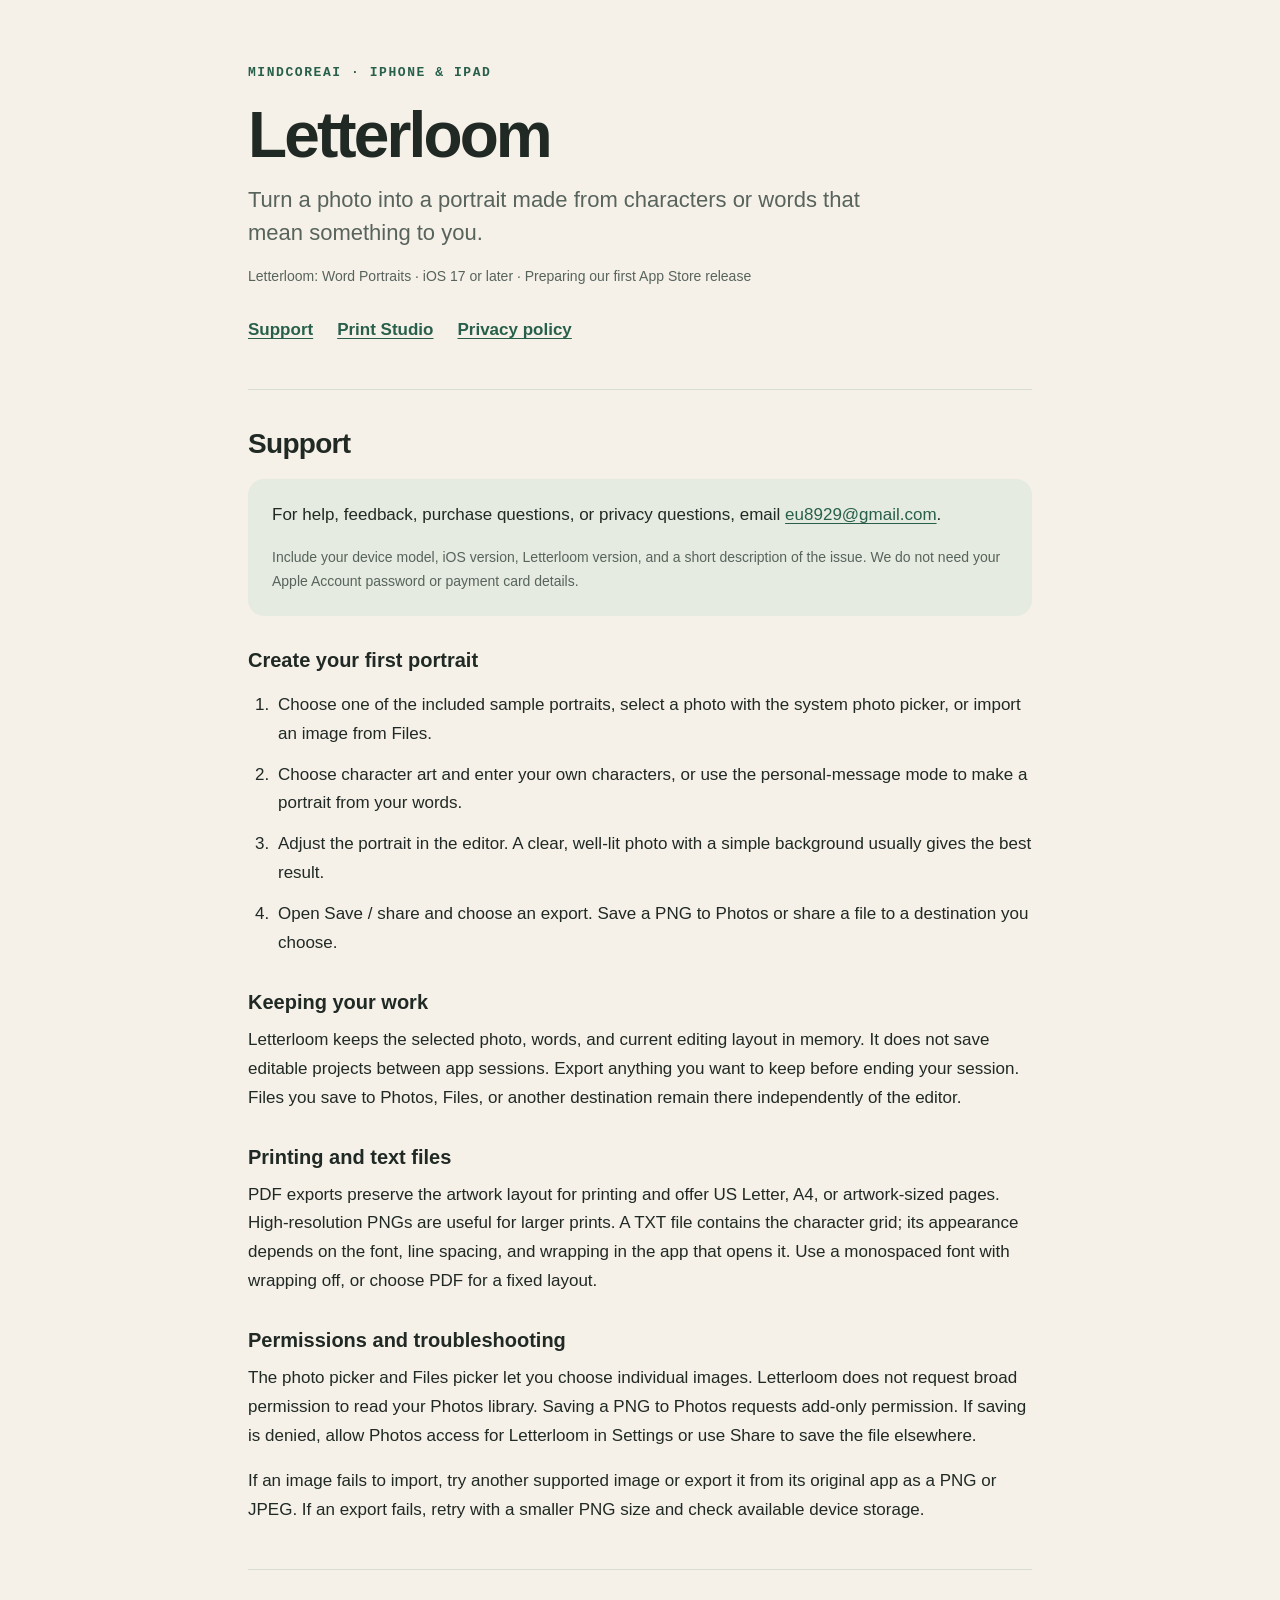
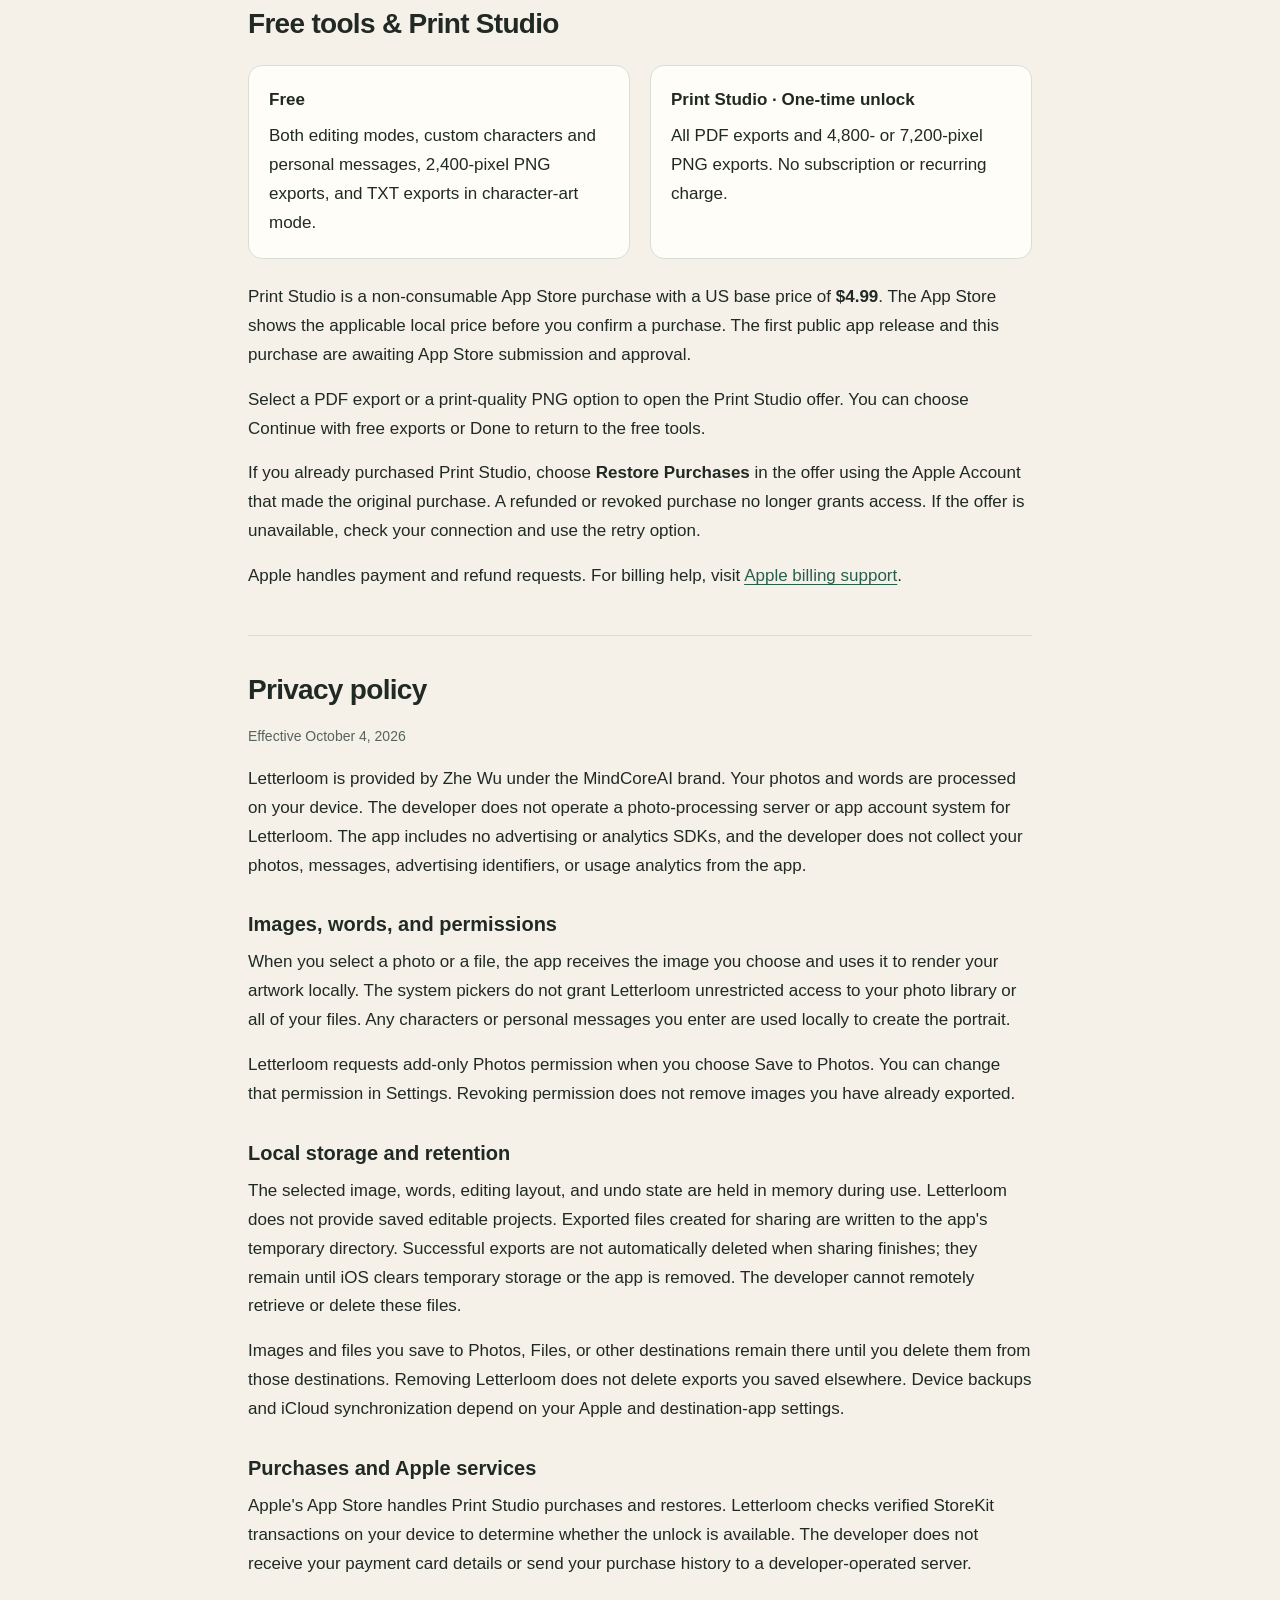
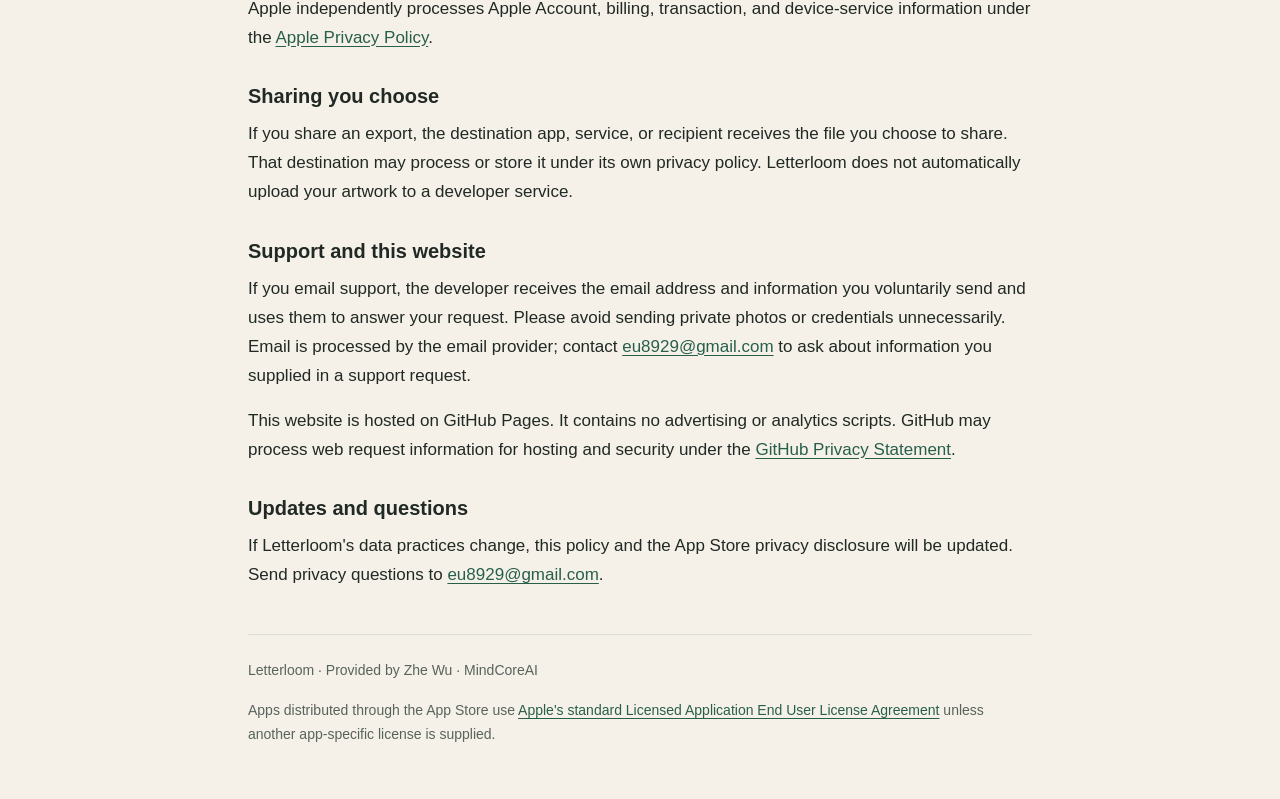
==== letterloom/index.html @ 1c9a029e "Add Letterloom support and privacy page" ====
<!doctype html>
<html lang="en">
<head>
  <meta charset="utf-8">
  <meta name="viewport" content="width=device-width, initial-scale=1">
  <meta name="description" content="Letterloom support, Print Studio purchase help, and privacy policy. Turn photos into character art and personal word portraits on iPhone and iPad.">
  <meta name="theme-color" content="#f5f1e9">
  <title>Letterloom — Support &amp; Privacy</title>
  <style>
    :root { color-scheme: light; --paper: #f5f1e9; --ink: #202923; --muted: #57635b; --line: #d9ded4; --accent: #285f4a; }
    * { box-sizing: border-box; }
    html { scroll-padding-top: 24px; }
    body { margin: 0; background: var(--paper); color: var(--ink); font: 17px/1.7 -apple-system, BlinkMacSystemFont, "Segoe UI", sans-serif; }
    main { max-width: 840px; margin: auto; padding: 64px 28px 36px; }
    .skip { position: absolute; left: 20px; top: -80px; padding: 12px; background: white; }
    .skip:focus { top: 12px; }
    .eyebrow { color: var(--accent); font: 700 13px/1.4 ui-monospace, "SFMono-Regular", monospace; letter-spacing: .12em; text-transform: uppercase; }
    h1 { margin: 18px 0 12px; font-size: clamp(38px, 7vw, 64px); line-height: 1.1; letter-spacing: -.045em; }
    h2 { margin: 0 0 18px; font-size: 28px; line-height: 1.25; letter-spacing: -.025em; }
    h3 { margin: 30px 0 10px; font-size: 20px; line-height: 1.4; }
    p { margin: 0 0 16px; }
    .lede { max-width: 660px; color: var(--muted); font-size: 22px; line-height: 1.5; }
    .small { color: var(--muted); font-size: 14px; }
    a { color: var(--accent); text-underline-offset: .18em; overflow-wrap: anywhere; }
    a:focus-visible { outline: 3px solid var(--accent); outline-offset: 4px; border-radius: 2px; }
    nav { display: flex; flex-wrap: wrap; gap: 12px 24px; margin: 28px 0 12px; }
    nav a { font-weight: 600; }
    section { margin-top: 44px; padding-top: 36px; border-top: 1px solid var(--line); }
    .contact { padding: 22px 24px; background: #e5ebe1; border-radius: 16px; }
    .contact p:last-child { margin-bottom: 0; }
    .features { display: grid; grid-template-columns: 1fr 1fr; gap: 20px; margin: 24px 0; }
    .features div { padding: 20px; background: #fffdf7; border: 1px solid var(--line); border-radius: 14px; }
    .features strong { display: block; margin-bottom: 8px; }
    ol, ul { padding-left: 26px; }
    li { padding-left: 4px; margin-bottom: 12px; }
    footer { margin-top: 44px; padding-top: 24px; border-top: 1px solid var(--line); }
    @media (max-width: 580px) { main { padding: 40px 22px 24px; } .features { grid-template-columns: 1fr; } .lede { font-size: 20px; } }
    @media print { body { background: white; font-size: 11pt; } main { max-width: none; padding: 0; } nav, .skip { display: none; } section { break-inside: avoid; } a { color: inherit; } }
  </style>
</head>
<body>
  <a class="skip" href="#support">Skip to support</a>
  <main>
    <header>
      <p class="eyebrow">MindCoreAI · iPhone &amp; iPad</p>
      <h1>Letterloom</h1>
      <p class="lede">Turn a photo into a portrait made from characters or words that mean something to you.</p>
      <p class="small">Letterloom: Word Portraits · iOS 17 or later · Preparing our first App Store release</p>
      <nav aria-label="Page sections">
        <a href="#support">Support</a>
        <a href="#print-studio">Print Studio</a>
        <a href="#privacy">Privacy policy</a>
      </nav>
    </header>

    <section aria-labelledby="support">
      <h2 id="support">Support</h2>
      <div class="contact">
        <p>For help, feedback, purchase questions, or privacy questions, email <a href="mailto:eu8929@gmail.com?subject=Letterloom%20Support">eu8929@gmail.com</a>.</p>
        <p class="small">Include your device model, iOS version, Letterloom version, and a short description of the issue. We do not need your Apple Account password or payment card details.</p>
      </div>

      <h3>Create your first portrait</h3>
      <ol>
        <li>Choose one of the included sample portraits, select a photo with the system photo picker, or import an image from Files.</li>
        <li>Choose character art and enter your own characters, or use the personal-message mode to make a portrait from your words.</li>
        <li>Adjust the portrait in the editor. A clear, well-lit photo with a simple background usually gives the best result.</li>
        <li>Open Save / share and choose an export. Save a PNG to Photos or share a file to a destination you choose.</li>
      </ol>

      <h3>Keeping your work</h3>
      <p>Letterloom keeps the selected photo, words, and current editing layout in memory. It does not save editable projects between app sessions. Export anything you want to keep before ending your session. Files you save to Photos, Files, or another destination remain there independently of the editor.</p>

      <h3>Printing and text files</h3>
      <p>PDF exports preserve the artwork layout for printing and offer US Letter, A4, or artwork-sized pages. High-resolution PNGs are useful for larger prints. A TXT file contains the character grid; its appearance depends on the font, line spacing, and wrapping in the app that opens it. Use a monospaced font with wrapping off, or choose PDF for a fixed layout.</p>

      <h3>Permissions and troubleshooting</h3>
      <p>The photo picker and Files picker let you choose individual images. Letterloom does not request broad permission to read your Photos library. Saving a PNG to Photos requests add-only permission. If saving is denied, allow Photos access for Letterloom in Settings or use Share to save the file elsewhere.</p>
      <p>If an image fails to import, try another supported image or export it from its original app as a PNG or JPEG. If an export fails, retry with a smaller PNG size and check available device storage.</p>
    </section>

    <section aria-labelledby="print-studio">
      <h2 id="print-studio">Free tools &amp; Print Studio</h2>
      <div class="features">
        <div><strong>Free</strong>Both editing modes, custom characters and personal messages, 2,400-pixel PNG exports, and TXT exports in character-art mode.</div>
        <div><strong>Print Studio · One-time unlock</strong>All PDF exports and 4,800- or 7,200-pixel PNG exports. No subscription or recurring charge.</div>
      </div>
      <p>Print Studio is a non-consumable App Store purchase with a US base price of <strong>$4.99</strong>. The App Store shows the applicable local price before you confirm a purchase. The first public app release and this purchase are awaiting App Store submission and approval.</p>
      <p>Select a PDF export or a print-quality PNG option to open the Print Studio offer. You can choose Continue with free exports or Done to return to the free tools.</p>
      <p>If you already purchased Print Studio, choose <strong>Restore Purchases</strong> in the offer using the Apple Account that made the original purchase. A refunded or revoked purchase no longer grants access. If the offer is unavailable, check your connection and use the retry option.</p>
      <p>Apple handles payment and refund requests. For billing help, visit <a href="https://support.apple.com/billing">Apple billing support</a>.</p>
    </section>

    <section aria-labelledby="privacy">
      <h2 id="privacy">Privacy policy</h2>
      <p class="small">Effective October 4, 2026</p>
      <p>Letterloom is provided by Zhe Wu under the MindCoreAI brand. Your photos and words are processed on your device. The developer does not operate a photo-processing server or app account system for Letterloom. The app includes no advertising or analytics SDKs, and the developer does not collect your photos, messages, advertising identifiers, or usage analytics from the app.</p>

      <h3>Images, words, and permissions</h3>
      <p>When you select a photo or a file, the app receives the image you choose and uses it to render your artwork locally. The system pickers do not grant Letterloom unrestricted access to your photo library or all of your files. Any characters or personal messages you enter are used locally to create the portrait.</p>
      <p>Letterloom requests add-only Photos permission when you choose Save to Photos. You can change that permission in Settings. Revoking permission does not remove images you have already exported.</p>

      <h3>Local storage and retention</h3>
      <p>The selected image, words, editing layout, and undo state are held in memory during use. Letterloom does not provide saved editable projects. Exported files created for sharing are written to the app's temporary directory. Successful exports are not automatically deleted when sharing finishes; they remain until iOS clears temporary storage or the app is removed. The developer cannot remotely retrieve or delete these files.</p>
      <p>Images and files you save to Photos, Files, or other destinations remain there until you delete them from those destinations. Removing Letterloom does not delete exports you saved elsewhere. Device backups and iCloud synchronization depend on your Apple and destination-app settings.</p>

      <h3>Purchases and Apple services</h3>
      <p>Apple's App Store handles Print Studio purchases and restores. Letterloom checks verified StoreKit transactions on your device to determine whether the unlock is available. The developer does not receive your payment card details or send your purchase history to a developer-operated server.</p>
      <p>Apple independently processes Apple Account, billing, transaction, and device-service information under the <a href="https://www.apple.com/legal/privacy/">Apple Privacy Policy</a>.</p>

      <h3>Sharing you choose</h3>
      <p>If you share an export, the destination app, service, or recipient receives the file you choose to share. That destination may process or store it under its own privacy policy. Letterloom does not automatically upload your artwork to a developer service.</p>

      <h3>Support and this website</h3>
      <p>If you email support, the developer receives the email address and information you voluntarily send and uses them to answer your request. Please avoid sending private photos or credentials unnecessarily. Email is processed by the email provider; contact <a href="mailto:eu8929@gmail.com?subject=Letterloom%20Privacy">eu8929@gmail.com</a> to ask about information you supplied in a support request.</p>
      <p>This website is hosted on GitHub Pages. It contains no advertising or analytics scripts. GitHub may process web request information for hosting and security under the <a href="https://docs.github.com/en/site-policy/privacy-policies/github-general-privacy-statement">GitHub Privacy Statement</a>.</p>

      <h3>Updates and questions</h3>
      <p>If Letterloom's data practices change, this policy and the App Store privacy disclosure will be updated. Send privacy questions to <a href="mailto:eu8929@gmail.com?subject=Letterloom%20Privacy">eu8929@gmail.com</a>.</p>
    </section>

    <footer class="small">
      <p>Letterloom · Provided by Zhe Wu · MindCoreAI</p>
      <p>Apps distributed through the App Store use <a href="https://www.apple.com/legal/internet-services/itunes/dev/stdeula/">Apple's standard Licensed Application End User License Agreement</a> unless another app-specific license is supplied.</p>
    </footer>
  </main>
</body>
</html>
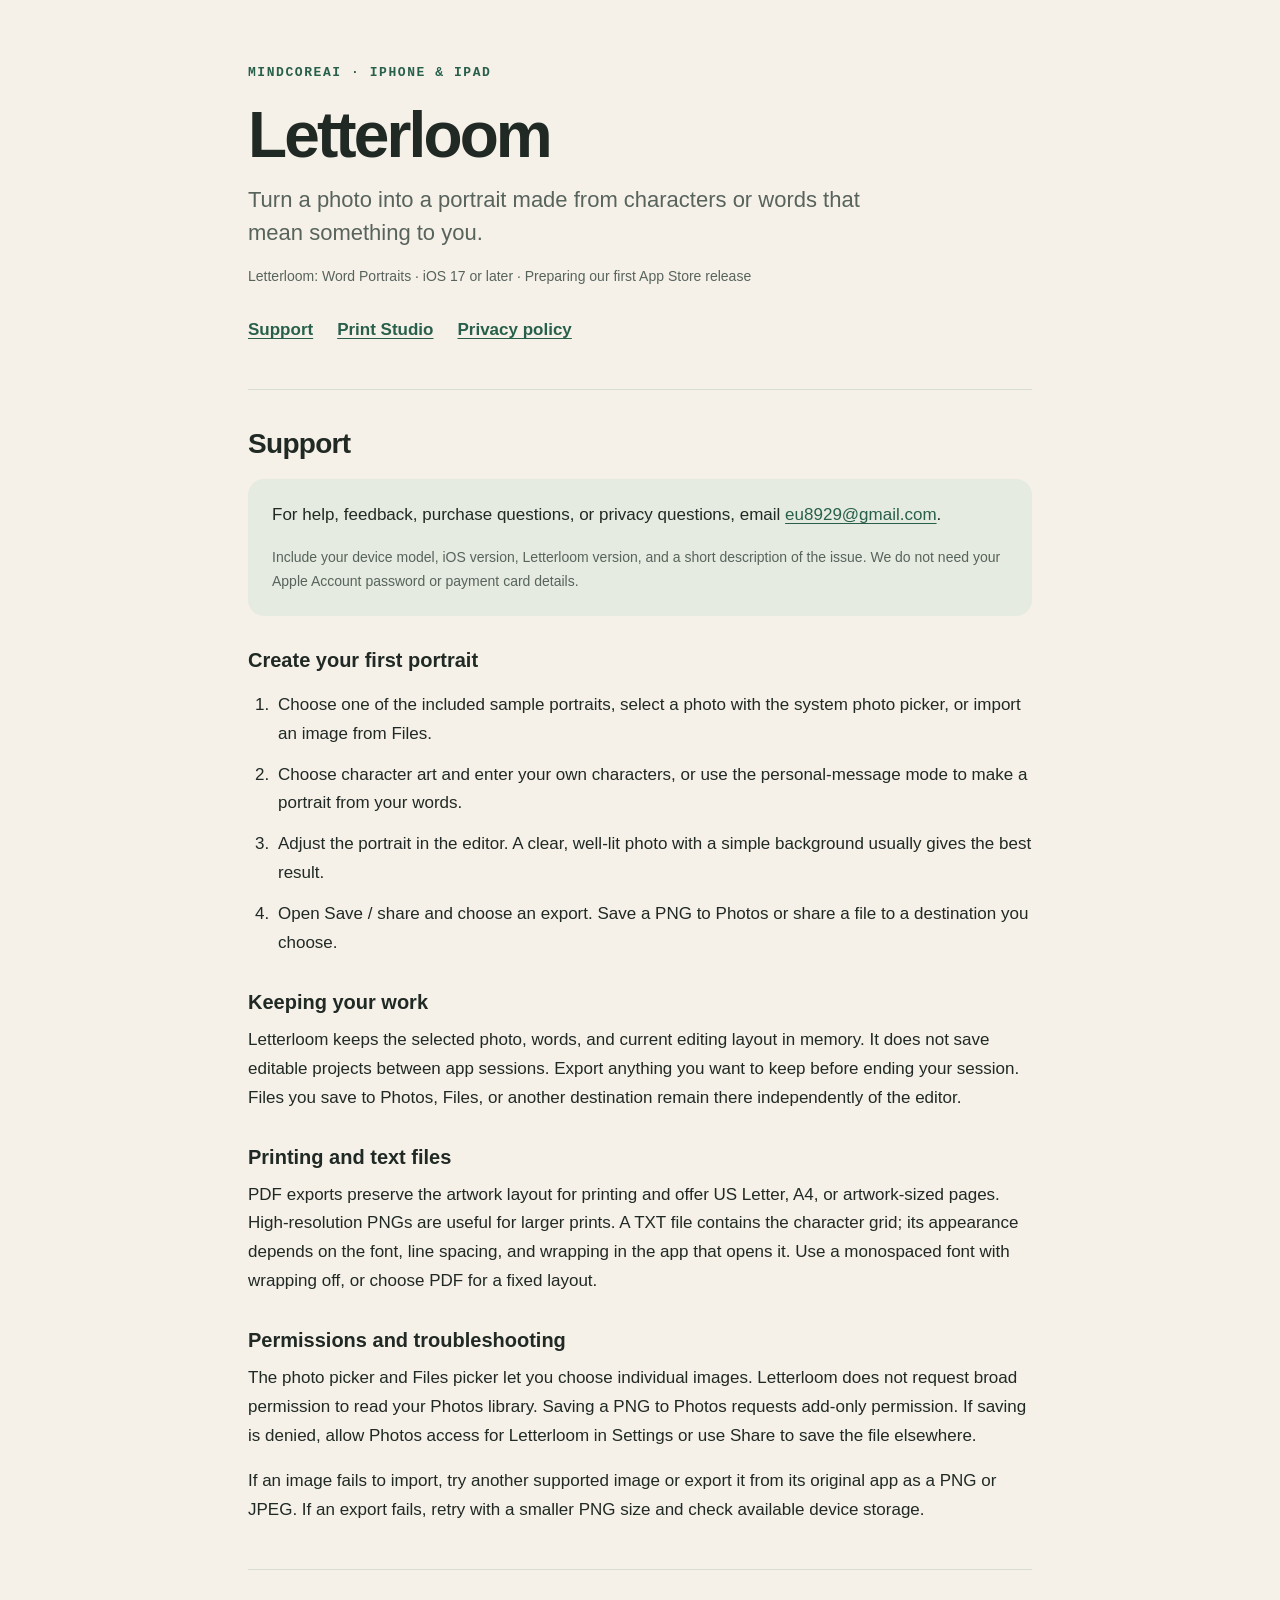
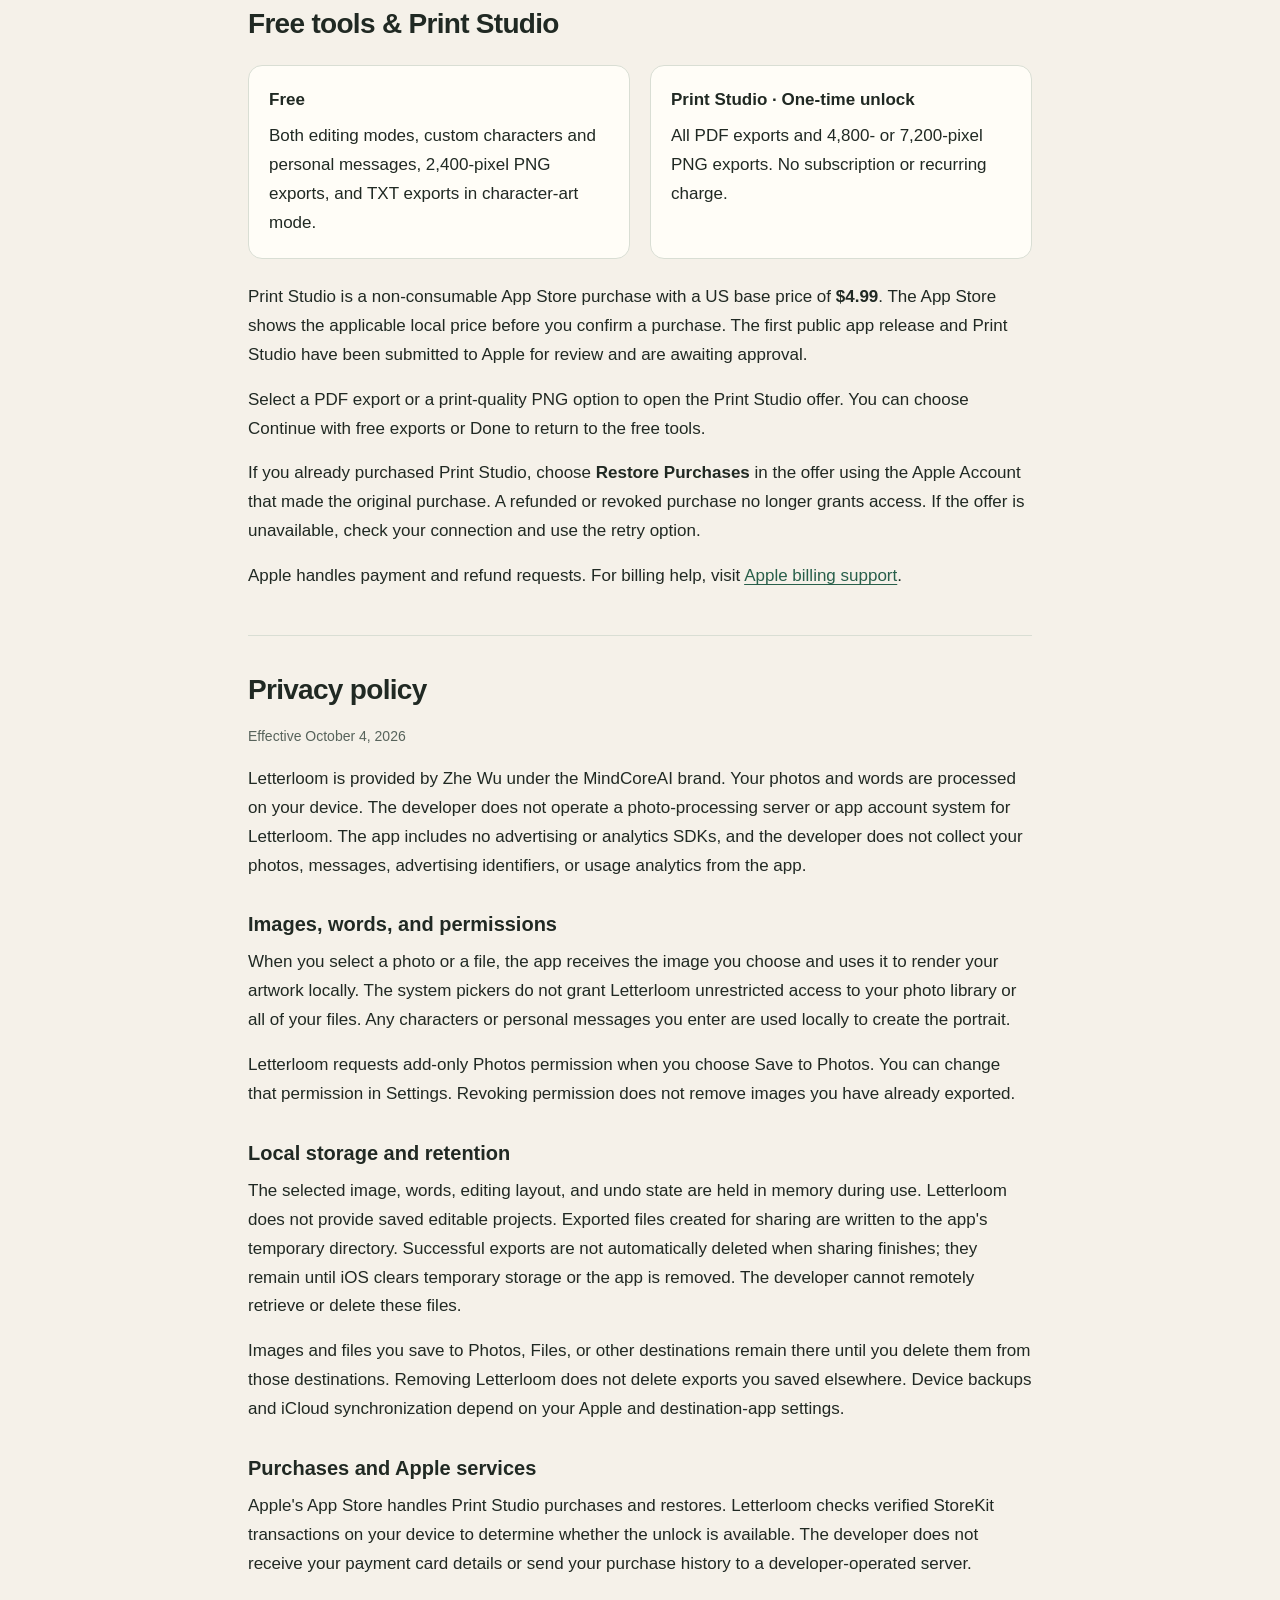
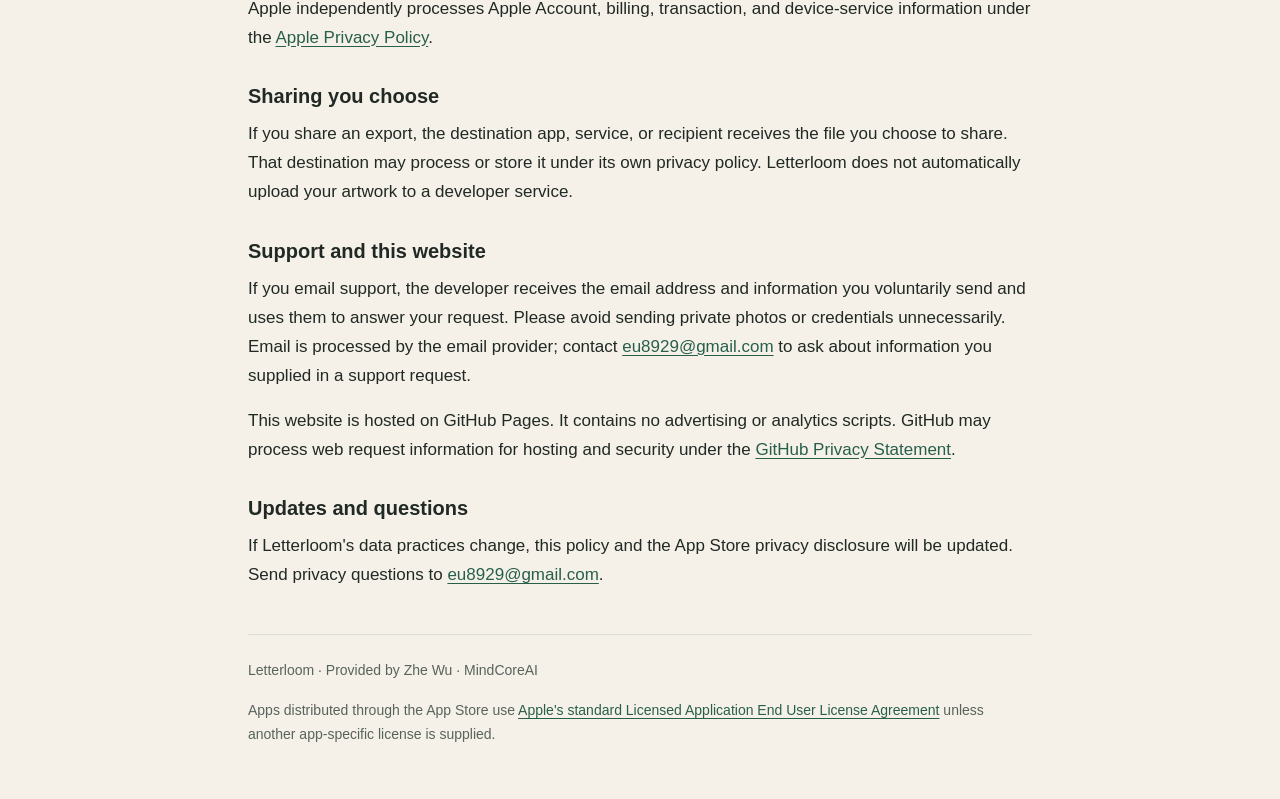
==== commit 0ddb2b7b: "Update Letterloom App Store review status" ====
--- a/letterloom/index.html
+++ b/letterloom/index.html
@@ -85,7 +85,7 @@
         <div><strong>Free</strong>Both editing modes, custom characters and personal messages, 2,400-pixel PNG exports, and TXT exports in character-art mode.</div>
         <div><strong>Print Studio · One-time unlock</strong>All PDF exports and 4,800- or 7,200-pixel PNG exports. No subscription or recurring charge.</div>
       </div>
-      <p>Print Studio is a non-consumable App Store purchase with a US base price of <strong>$4.99</strong>. The App Store shows the applicable local price before you confirm a purchase. The first public app release and this purchase are awaiting App Store submission and approval.</p>
+      <p>Print Studio is a non-consumable App Store purchase with a US base price of <strong>$4.99</strong>. The App Store shows the applicable local price before you confirm a purchase. The first public app release and Print Studio have been submitted to Apple for review and are awaiting approval.</p>
       <p>Select a PDF export or a print-quality PNG option to open the Print Studio offer. You can choose Continue with free exports or Done to return to the free tools.</p>
       <p>If you already purchased Print Studio, choose <strong>Restore Purchases</strong> in the offer using the Apple Account that made the original purchase. A refunded or revoked purchase no longer grants access. If the offer is unavailable, check your connection and use the retry option.</p>
       <p>Apple handles payment and refund requests. For billing help, visit <a href="https://support.apple.com/billing">Apple billing support</a>.</p>
